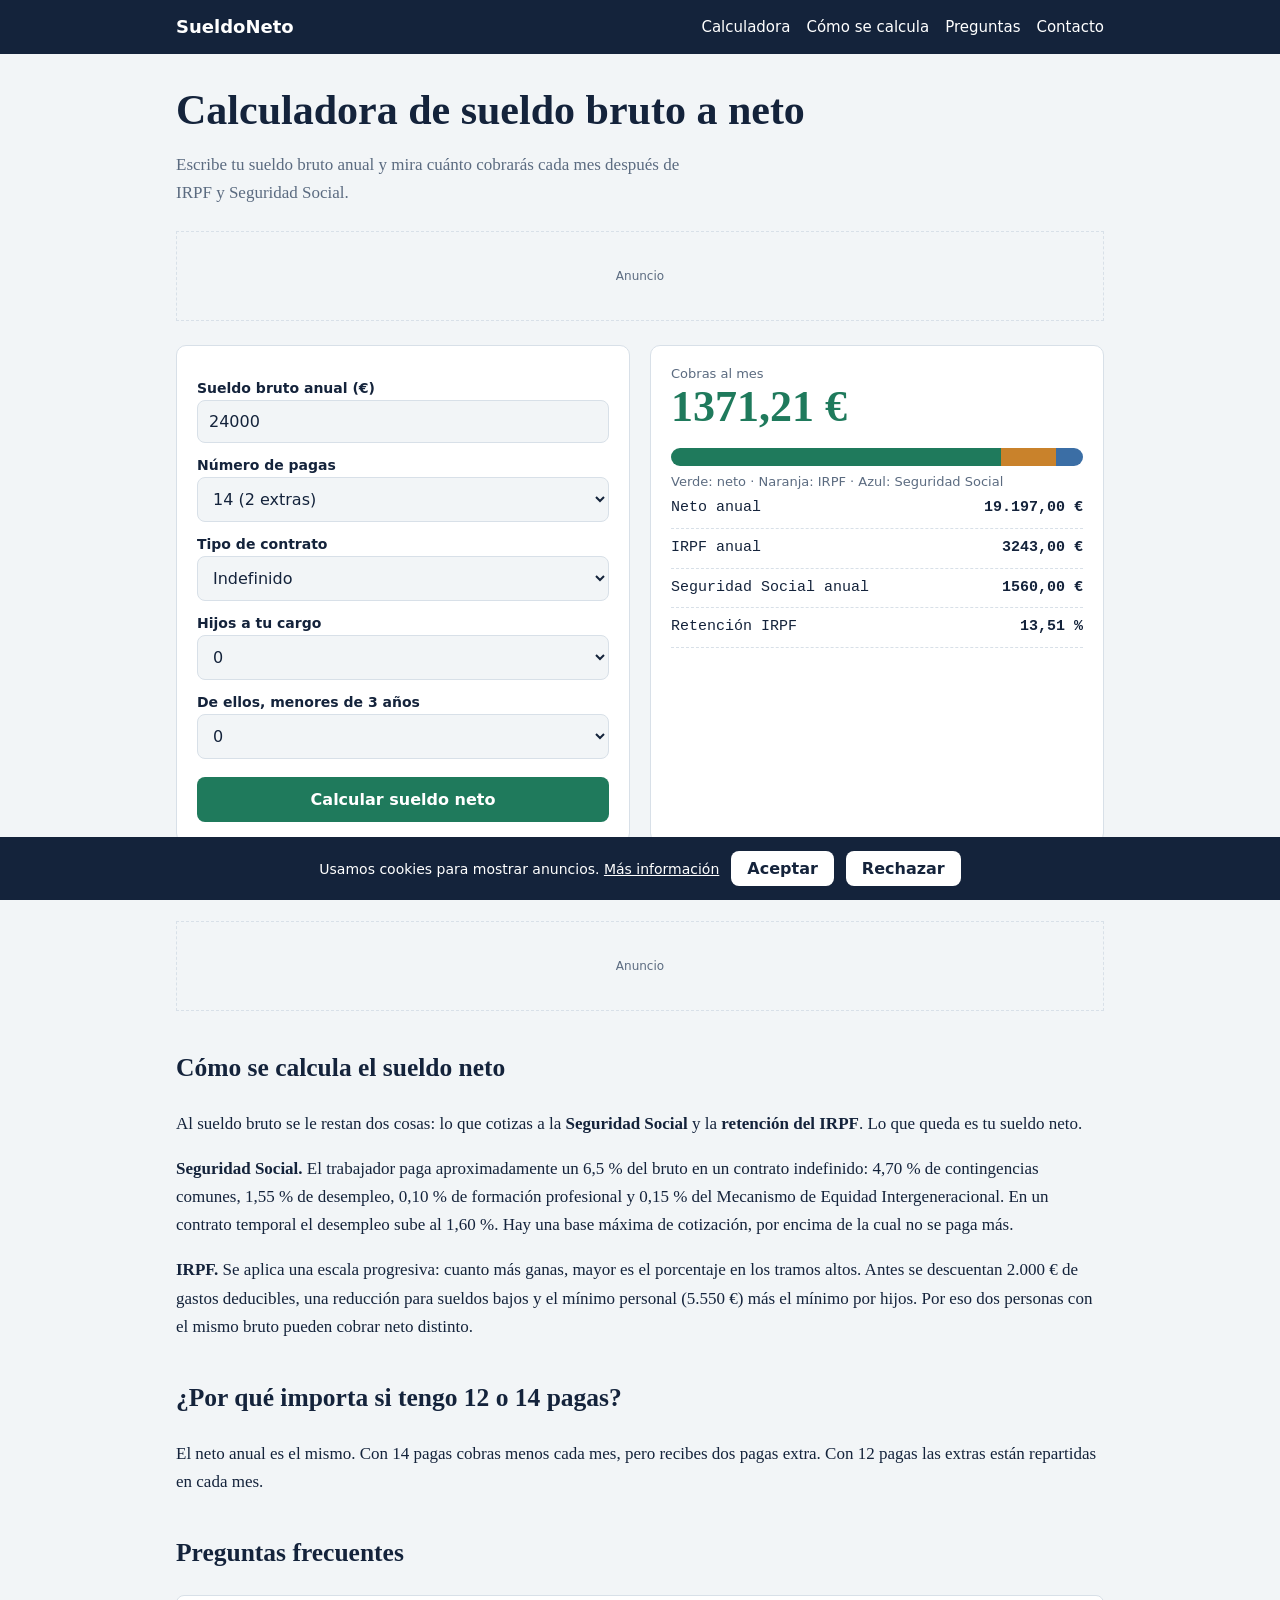
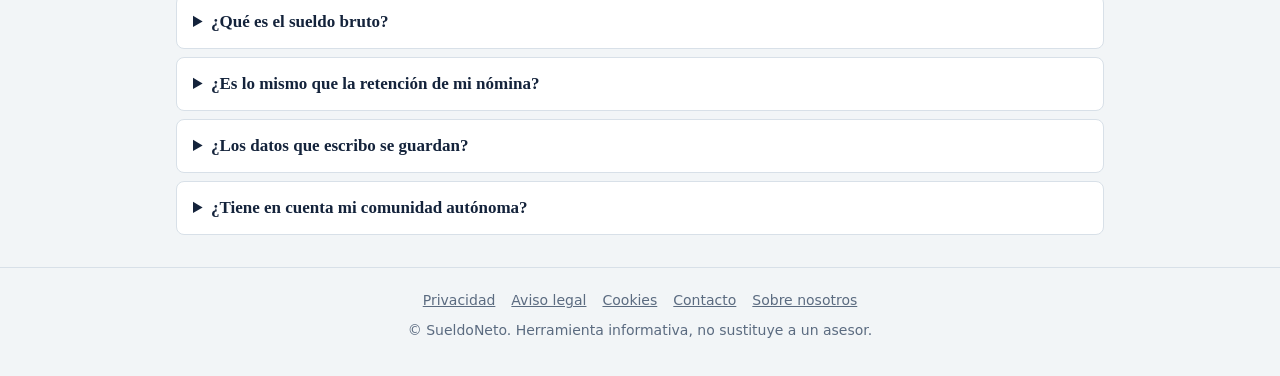
==== index.html @ 4f1a48e8 "Add files via upload" ====
<!DOCTYPE html><html lang="es"><head><meta charset="utf-8">
<meta name="viewport" content="width=device-width, initial-scale=1, viewport-fit=cover">
<title>Calculadora de sueldo bruto a neto 2026 (España) | SueldoNeto</title>
<meta name="description" content="Calcula tu sueldo neto mensual a partir del bruto anual: IRPF, Seguridad Social, 12 o 14 pagas e hijos. Gratis y sin registro.">
<link rel="stylesheet" href="style.css"></head><body>
<header><div><b>SueldoNeto</b><nav><a href="#calculadora">Calculadora</a><a href="#como">Cómo se calcula</a><a href="#faq">Preguntas</a><a href="legal.html#contacto">Contacto</a></nav></div></header>
<main>
<h1>Calculadora de sueldo bruto a neto</h1>
<p class="sub">Escribe tu sueldo bruto anual y mira cuánto cobrarás cada mes después de IRPF y Seguridad Social.</p>
<div class="ad" aria-label="Publicidad">Anuncio</div>
<div class="calc" id="calculadora">
<div class="box">
<label for="g">Sueldo bruto anual (€)</label><input id="g" type="number" inputmode="decimal" min="0" value="24000">
<label for="p">Número de pagas</label><select id="p"><option value="14">14 (2 extras)</option><option value="12">12 (extras prorrateadas)</option></select>
<label for="t">Tipo de contrato</label><select id="t"><option value="i">Indefinido</option><option value="t">Temporal</option></select>
<label for="h">Hijos a tu cargo</label><select id="h"><option>0</option><option>1</option><option>2</option><option>3</option><option>4</option></select>
<label for="m">De ellos, menores de 3 años</label><select id="m"><option>0</option><option>1</option><option>2</option><option>3</option><option>4</option></select>
<button id="b">Calcular sueldo neto</button>
</div>
<div class="box slip" aria-live="polite">
<div class="k">Cobras al mes</div><p class="big" id="rm">–</p>
<div class="bar"><i id="b1" style="background:var(--net)"></i><i id="b2" style="background:var(--irpf)"></i><i id="b3" style="background:var(--ss)"></i></div>
<div class="k">Verde: neto · Naranja: IRPF · Azul: Seguridad Social</div>
<div class="row"><span>Neto anual</span><b id="rn">–</b></div>
<div class="row"><span>IRPF anual</span><b id="ri">–</b></div>
<div class="row"><span>Seguridad Social anual</span><b id="rs">–</b></div>
<div class="row"><span>Retención IRPF</span><b id="rr">–</b></div>
</div></div>
<p class="k">Cálculo orientativo con la escala general de IRPF (estatal + autonómica media) y cotizaciones de 2026. Tu nómina real puede variar según tu comunidad, convenio y situación personal.</p>
<div class="ad" aria-label="Publicidad">Anuncio</div>
<h2 id="como">Cómo se calcula el sueldo neto</h2>
<p>Al sueldo bruto se le restan dos cosas: lo que cotizas a la <b>Seguridad Social</b> y la <b>retención del IRPF</b>. Lo que queda es tu sueldo neto.</p>
<p><b>Seguridad Social.</b> El trabajador paga aproximadamente un 6,5 % del bruto en un contrato indefinido: 4,70 % de contingencias comunes, 1,55 % de desempleo, 0,10 % de formación profesional y 0,15 % del Mecanismo de Equidad Intergeneracional. En un contrato temporal el desempleo sube al 1,60 %. Hay una base máxima de cotización, por encima de la cual no se paga más.</p>
<p><b>IRPF.</b> Se aplica una escala progresiva: cuanto más ganas, mayor es el porcentaje en los tramos altos. Antes se descuentan 2.000 € de gastos deducibles, una reducción para sueldos bajos y el mínimo personal (5.550 €) más el mínimo por hijos. Por eso dos personas con el mismo bruto pueden cobrar neto distinto.</p>
<h2>¿Por qué importa si tengo 12 o 14 pagas?</h2>
<p>El neto anual es el mismo. Con 14 pagas cobras menos cada mes, pero recibes dos pagas extra. Con 12 pagas las extras están repartidas en cada mes.</p>
<h2 id="faq">Preguntas frecuentes</h2>
<details><summary>¿Qué es el sueldo bruto?</summary><p>Es lo que figura en tu contrato antes de descontar impuestos y cotizaciones.</p></details>
<details><summary>¿Es lo mismo que la retención de mi nómina?</summary><p>Se parece mucho, pero tu empresa calcula la retención con tus datos exactos. La diferencia se ajusta en la declaración de la renta.</p></details>
<details><summary>¿Los datos que escribo se guardan?</summary><p>No. El cálculo se hace en tu navegador y no se envía a ningún servidor.</p></details>
<details><summary>¿Tiene en cuenta mi comunidad autónoma?</summary><p>De momento usa una escala media. Cada comunidad puede variar unos puntos en el IRPF.</p></details>
</main>
<footer><a href="legal.html#privacidad">Privacidad</a><a href="legal.html#aviso">Aviso legal</a><a href="legal.html#cookies">Cookies</a><a href="legal.html#contacto">Contacto</a><a href="legal.html#sobre">Sobre nosotros</a><p>© SueldoNeto. Herramienta informativa, no sustituye a un asesor.</p></footer>
<div id="ck" role="dialog" aria-label="Cookies"><span>Usamos cookies para mostrar anuncios. <a href="legal.html#cookies">Más información</a></span><button id="ok">Aceptar</button><button id="no">Rechazar</button></div>
<script>
function sc(x){var t=[[12450,.19],[20200,.24],[35200,.30],[60000,.37],[300000,.45],[1e12,.47]],r=0,p=0;t.forEach(function(a){if(x>p){r+=(Math.min(x,a[0])-p)*a[1];p=a[0]}});return r}
var E=function(n){return n.toLocaleString('es-ES',{style:'currency',currency:'EUR'})},$=function(i){return document.getElementById(i)};
function calc(){var G=Math.max(0,+$('g').value||0),P=+$('p').value,h=+$('h').value,m=Math.min(+$('m').value,h);
var ss=Math.min(G,61214.4)*($('t').value==='t'?.0655:.065),rn=G-ss-2000,red=0;
if(rn<=14852)red=7302;else if(rn<=17673.52)red=7302-1.75*(rn-14852);else if(rn<=19747.5)red=2364.34-1.14*(rn-17673.52);
var base=Math.max(0,rn-Math.max(0,red)),d=[2400,2700,4000,4500],min=5550+m*2800;for(var i=0;i<h;i++)min+=d[i];
var irpf=Math.max(0,sc(base)-sc(min)),neto=G-ss-irpf;
$('rm').textContent=G?E(neto/P):'–';$('rn').textContent=E(neto);$('ri').textContent=E(irpf);$('rs').textContent=E(ss);$('rr').textContent=G?(irpf/G*100).toFixed(2).replace('.',',')+' %':'–';
if(G){$('b1').style.width=neto/G*100+'%';$('b2').style.width=irpf/G*100+'%';$('b3').style.width=ss/G*100+'%'}}
$('b').onclick=calc;['g','p','t','h','m'].forEach(function(i){$(i).oninput=calc});calc();
</script><script src="site.js"></script></body></html>
---- style.css ----
:root{--bg:#f2f5f7;--card:#fff;--ink:#14233b;--mut:#5b6b80;--net:#1f7a5c;--irpf:#c9822b;--ss:#3b6ea5;--line:#d8e0e8}
@media(prefers-color-scheme:dark){:root{--bg:#0f1824;--card:#18263a;--ink:#e8eef5;--mut:#9fb0c4;--line:#2b3b52}}
*{box-sizing:border-box}html{scroll-padding-top:56px}
body{margin:0;background:var(--bg);color:var(--ink);font:17px/1.65 Georgia,"Times New Roman",serif}
header{background:var(--ink);color:#fff;position:sticky;top:0;z-index:5}
header div{max-width:960px;margin:auto;padding:12px 16px;display:flex;justify-content:space-between;flex-wrap:wrap;gap:8px;font-family:system-ui,sans-serif}
header a{color:#fff;text-decoration:none;margin-left:16px;font-size:15px}header b{font-size:18px}
main{max-width:960px;margin:auto;padding:24px 16px}
h1{font-size:clamp(28px,5vw,42px);line-height:1.15;margin:8px 0 12px}h2{margin-top:36px}
.sub{color:var(--mut);max-width:60ch}
.calc{display:grid;grid-template-columns:1fr 1fr;gap:20px;margin:24px 0}
@media(max-width:760px){.calc{grid-template-columns:1fr}}
.box{background:var(--card);border:1px solid var(--line);border-radius:10px;padding:20px}
label{display:block;font:600 14px system-ui,sans-serif;margin:14px 0 4px}
input,select{width:100%;padding:11px;font:16px system-ui,sans-serif;border:1px solid var(--line);border-radius:8px;background:var(--bg);color:var(--ink)}
:focus-visible{outline:3px solid var(--ss);outline-offset:2px}
button{margin-top:18px;width:100%;padding:13px;font:700 16px system-ui,sans-serif;background:var(--net);color:#fff;border:0;border-radius:8px;cursor:pointer}
.slip{font-family:ui-monospace,Menlo,Consolas,monospace;font-size:15px}
.slip .big{font:700 clamp(32px,6vw,44px) Georgia,serif;color:var(--net);margin:0}
.row{display:flex;justify-content:space-between;border-bottom:1px dashed var(--line);padding:7px 0}
.bar{display:flex;height:18px;border-radius:9px;overflow:hidden;margin:16px 0 8px}
.bar i{display:block;height:100%}.k{font:13px system-ui,sans-serif;color:var(--mut)}
.ad{min-height:90px;margin:24px 0;display:flex;align-items:center;justify-content:center;border:1px dashed var(--line);color:var(--mut);font:12px system-ui,sans-serif}
details{background:var(--card);border:1px solid var(--line);border-radius:8px;padding:12px 16px;margin:8px 0}summary{cursor:pointer;font-weight:700}
footer{border-top:1px solid var(--line);padding:24px 16px;text-align:center;font:14px system-ui,sans-serif;color:var(--mut)}footer a{color:var(--mut);margin:0 8px}
#ck{position:fixed;bottom:0;left:0;right:0;background:var(--ink);color:#fff;padding:14px 16px;font:14px system-ui,sans-serif;display:none;gap:12px;align-items:center;justify-content:center;flex-wrap:wrap;z-index:9}
#ck button{width:auto;margin:0;padding:8px 16px;background:#fff;color:var(--ink)}#ck a{color:#fff}
section.legal{background:var(--card);border:1px solid var(--line);border-radius:10px;padding:8px 24px 24px;margin:20px 0}
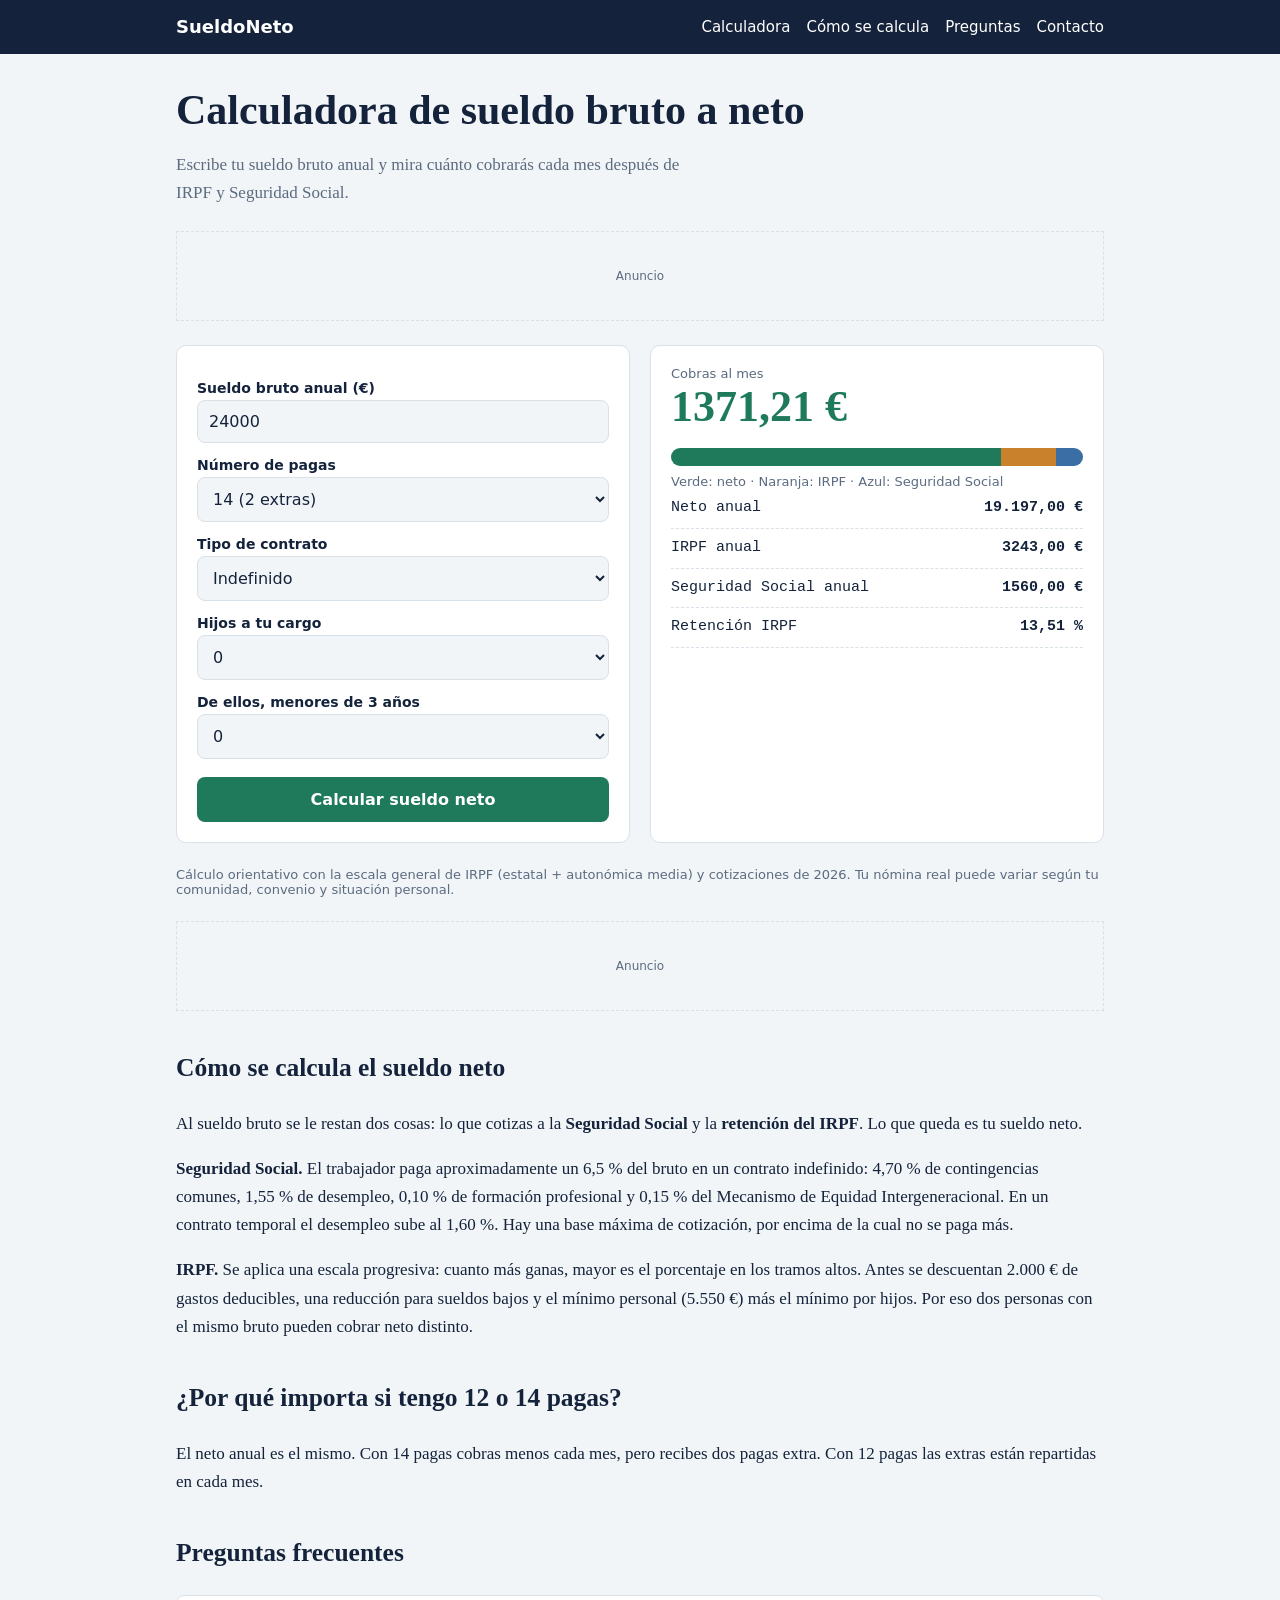
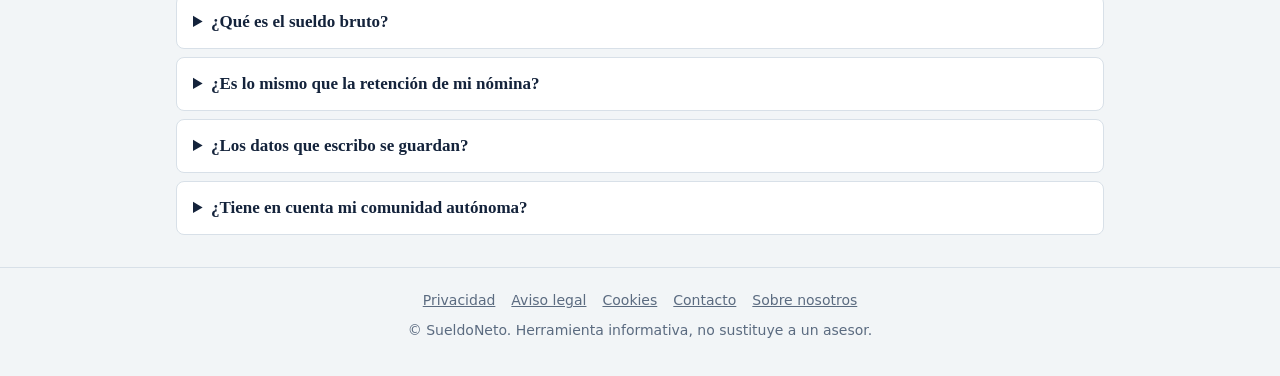
==== commit ee493842: "Add files via upload" ====
--- a/index.html
+++ b/index.html
@@ -2,7 +2,9 @@
 <meta name="viewport" content="width=device-width, initial-scale=1, viewport-fit=cover">
 <title>Calculadora de sueldo bruto a neto 2026 (España) | SueldoNeto</title>
 <meta name="description" content="Calcula tu sueldo neto mensual a partir del bruto anual: IRPF, Seguridad Social, 12 o 14 pagas e hijos. Gratis y sin registro.">
-<link rel="stylesheet" href="style.css"></head><body>
+<link rel="stylesheet" href="style.css"><script async src="https://pagead2.googlesyndication.com/pagead/js/adsbygoogle.js?client=ca-pub-9515962302885451"
+     crossorigin="anonymous"></script>
+</head><body>
 <header><div><b>SueldoNeto</b><nav><a href="#calculadora">Calculadora</a><a href="#como">Cómo se calcula</a><a href="#faq">Preguntas</a><a href="legal.html#contacto">Contacto</a></nav></div></header>
 <main>
 <h1>Calculadora de sueldo bruto a neto</h1>
@@ -41,7 +43,6 @@
 <details><summary>¿Tiene en cuenta mi comunidad autónoma?</summary><p>De momento usa una escala media. Cada comunidad puede variar unos puntos en el IRPF.</p></details>
 </main>
 <footer><a href="legal.html#privacidad">Privacidad</a><a href="legal.html#aviso">Aviso legal</a><a href="legal.html#cookies">Cookies</a><a href="legal.html#contacto">Contacto</a><a href="legal.html#sobre">Sobre nosotros</a><p>© SueldoNeto. Herramienta informativa, no sustituye a un asesor.</p></footer>
-<div id="ck" role="dialog" aria-label="Cookies"><span>Usamos cookies para mostrar anuncios. <a href="legal.html#cookies">Más información</a></span><button id="ok">Aceptar</button><button id="no">Rechazar</button></div>
 <script>
 function sc(x){var t=[[12450,.19],[20200,.24],[35200,.30],[60000,.37],[300000,.45],[1e12,.47]],r=0,p=0;t.forEach(function(a){if(x>p){r+=(Math.min(x,a[0])-p)*a[1];p=a[0]}});return r}
 var E=function(n){return n.toLocaleString('es-ES',{style:'currency',currency:'EUR'})},$=function(i){return document.getElementById(i)};
@@ -53,4 +54,4 @@
 $('rm').textContent=G?E(neto/P):'–';$('rn').textContent=E(neto);$('ri').textContent=E(irpf);$('rs').textContent=E(ss);$('rr').textContent=G?(irpf/G*100).toFixed(2).replace('.',',')+' %':'–';
 if(G){$('b1').style.width=neto/G*100+'%';$('b2').style.width=irpf/G*100+'%';$('b3').style.width=ss/G*100+'%'}}
 $('b').onclick=calc;['g','p','t','h','m'].forEach(function(i){$(i).oninput=calc});calc();
-</script><script src="site.js"></script></body></html>
+</script></body></html>
